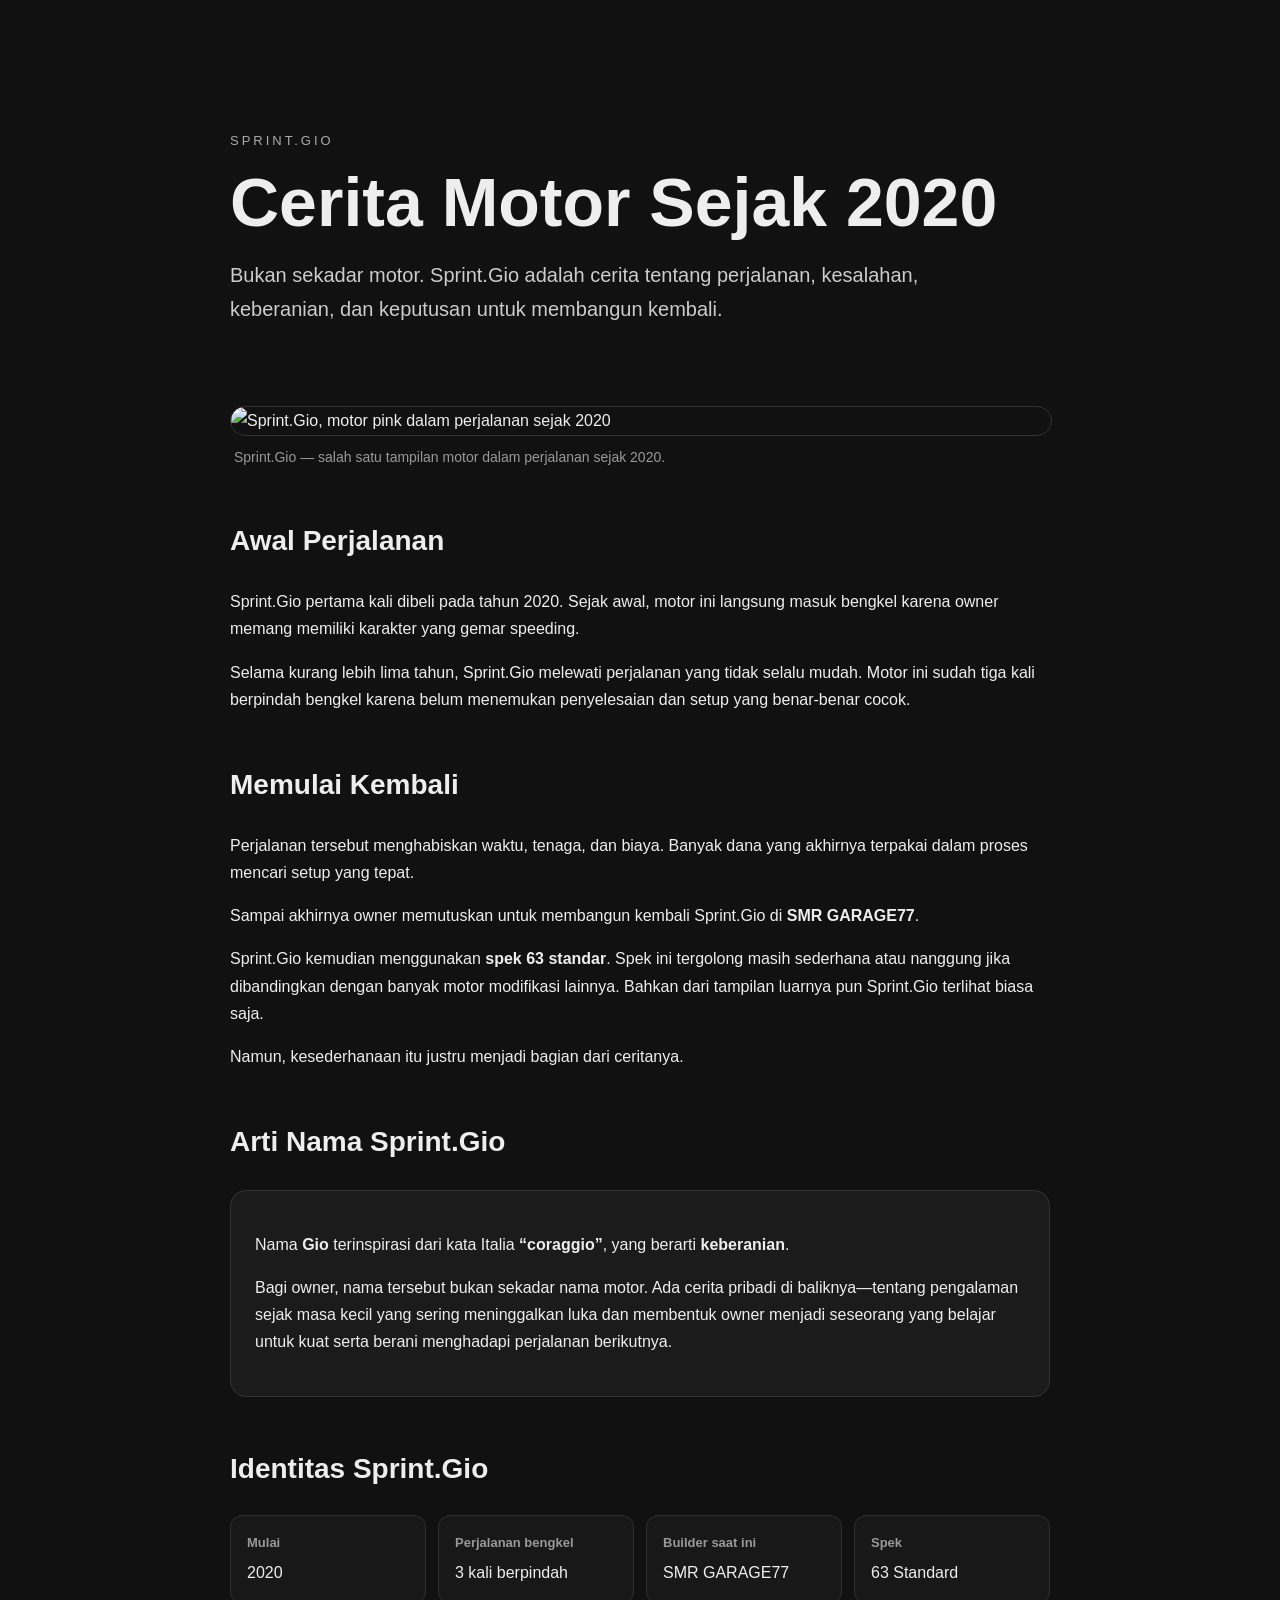
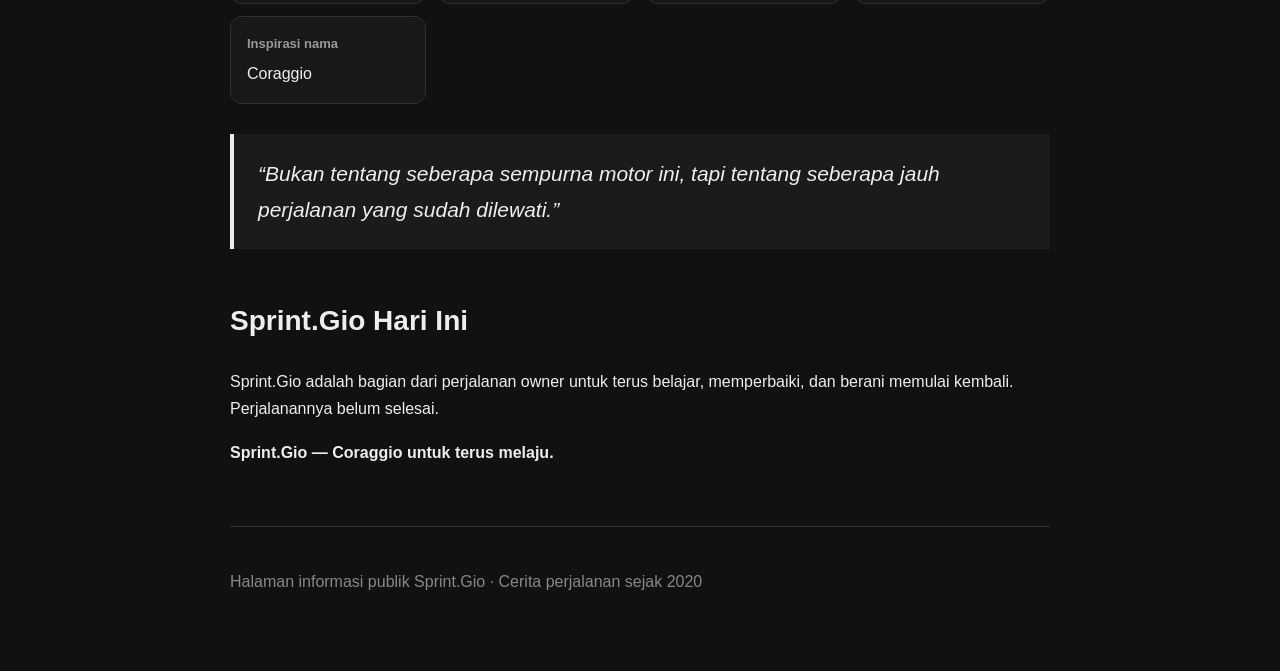
==== index.html @ 219e1ef3 "Rename sprint-gio-cerita-motor-sejak-2020 (2).html to index.html" ====
<!DOCTYPE html>
<html lang="id">
<head>
  <meta charset="UTF-8">
  <meta name="viewport" content="width=device-width, initial-scale=1.0">
  <title>Sprint.Gio — Cerita Motor Sejak 2020</title>
  <meta name="description" content="Cerita Sprint.Gio, sebuah motor yang memulai perjalanan pada 2020, melewati tiga bengkel, kemudian dibangun kembali di SMR GARAGE77 dengan spek 63 standar.">
  <meta name="keywords" content="Sprint.Gio, Sprint Gio, SMR GARAGE77, motor Sprint.Gio, Coraggio">
  <style>
    body{margin:0;font-family:Arial,sans-serif;background:#111;color:#eee;line-height:1.7}
    .wrap{max-width:820px;margin:auto;padding:60px 24px}
    .hero{padding:70px 0 40px}
    .tag{letter-spacing:3px;font-size:13px;color:#aaa;text-transform:uppercase}
    h1{font-size:clamp(38px,7vw,68px);line-height:1.05;margin:15px 0}
    h2{margin-top:48px;font-size:28px}
    .lead{font-size:20px;color:#ccc;max-width:700px}
    .card{background:#1b1b1b;border:1px solid #333;border-radius:16px;padding:24px;margin:24px 0}
    .facts{display:grid;grid-template-columns:repeat(auto-fit,minmax(180px,1fr));gap:12px}
    .fact{background:#181818;border:1px solid #303030;border-radius:12px;padding:16px}
    .fact b{display:block;font-size:13px;color:#999;margin-bottom:5px}
    blockquote{margin:30px 0;padding:22px 24px;border-left:4px solid #eee;background:#1b1b1b;font-size:21px;font-style:italic}
    footer{margin-top:60px;padding-top:25px;border-top:1px solid #333;color:#888}
  
    .photo-section{margin:20px 0 45px}
    .photo-section img{display:block;width:100%;max-height:720px;object-fit:cover;border-radius:18px;border:1px solid #333}
    .photo-caption{margin:10px 4px 0;color:#999;font-size:14px}
  </style>
</head>
<body>
  <main class="wrap">
    <section class="hero">
      <div class="tag">Sprint.Gio</div>
      <h1>Cerita Motor Sejak 2020</h1>
      <p class="lead">Bukan sekadar motor. Sprint.Gio adalah cerita tentang perjalanan, kesalahan, keberanian, dan keputusan untuk membangun kembali.</p>
    </section>

    <section class="photo-section">
      <img src="5b8458ba-972d-4404-abac-80783e5ed5a8.png" alt="Sprint.Gio, motor pink dalam perjalanan sejak 2020">
      <p class="photo-caption">Sprint.Gio — salah satu tampilan motor dalam perjalanan sejak 2020.</p>
    </section>

    <section>
      <h2>Awal Perjalanan</h2>
      <p>Sprint.Gio pertama kali dibeli pada tahun 2020. Sejak awal, motor ini langsung masuk bengkel karena owner memang memiliki karakter yang gemar speeding.</p>
      <p>Selama kurang lebih lima tahun, Sprint.Gio melewati perjalanan yang tidak selalu mudah. Motor ini sudah tiga kali berpindah bengkel karena belum menemukan penyelesaian dan setup yang benar-benar cocok.</p>
    </section>

    <section>
      <h2>Memulai Kembali</h2>
      <p>Perjalanan tersebut menghabiskan waktu, tenaga, dan biaya. Banyak dana yang akhirnya terpakai dalam proses mencari setup yang tepat.</p>
      <p>Sampai akhirnya owner memutuskan untuk membangun kembali Sprint.Gio di <strong>SMR GARAGE77</strong>.</p>
      <p>Sprint.Gio kemudian menggunakan <strong>spek 63 standar</strong>. Spek ini tergolong masih sederhana atau nanggung jika dibandingkan dengan banyak motor modifikasi lainnya. Bahkan dari tampilan luarnya pun Sprint.Gio terlihat biasa saja.</p>
      <p>Namun, kesederhanaan itu justru menjadi bagian dari ceritanya.</p>
    </section>

    <section>
      <h2>Arti Nama Sprint.Gio</h2>
      <div class="card">
        <p>Nama <strong>Gio</strong> terinspirasi dari kata Italia <strong>“coraggio”</strong>, yang berarti <strong>keberanian</strong>.</p>
        <p>Bagi owner, nama tersebut bukan sekadar nama motor. Ada cerita pribadi di baliknya—tentang pengalaman sejak masa kecil yang sering meninggalkan luka dan membentuk owner menjadi seseorang yang belajar untuk kuat serta berani menghadapi perjalanan berikutnya.</p>
      </div>
    </section>

    <section>
      <h2>Identitas Sprint.Gio</h2>
      <div class="facts">
        <div class="fact"><b>Mulai</b>2020</div>
        <div class="fact"><b>Perjalanan bengkel</b>3 kali berpindah</div>
        <div class="fact"><b>Builder saat ini</b>SMR GARAGE77</div>
        <div class="fact"><b>Spek</b>63 Standard</div>
        <div class="fact"><b>Inspirasi nama</b>Coraggio</div>
      </div>
    </section>

    <blockquote>“Bukan tentang seberapa sempurna motor ini, tapi tentang seberapa jauh perjalanan yang sudah dilewati.”</blockquote>

    <section>
      <h2>Sprint.Gio Hari Ini</h2>
      <p>Sprint.Gio adalah bagian dari perjalanan owner untuk terus belajar, memperbaiki, dan berani memulai kembali. Perjalanannya belum selesai.</p>
      <p><strong>Sprint.Gio — Coraggio untuk terus melaju.</strong></p>
    </section>

    <footer>
      <p>Halaman informasi publik Sprint.Gio · Cerita perjalanan sejak 2020</p>
    </footer>
  </main>
</body>
</html>
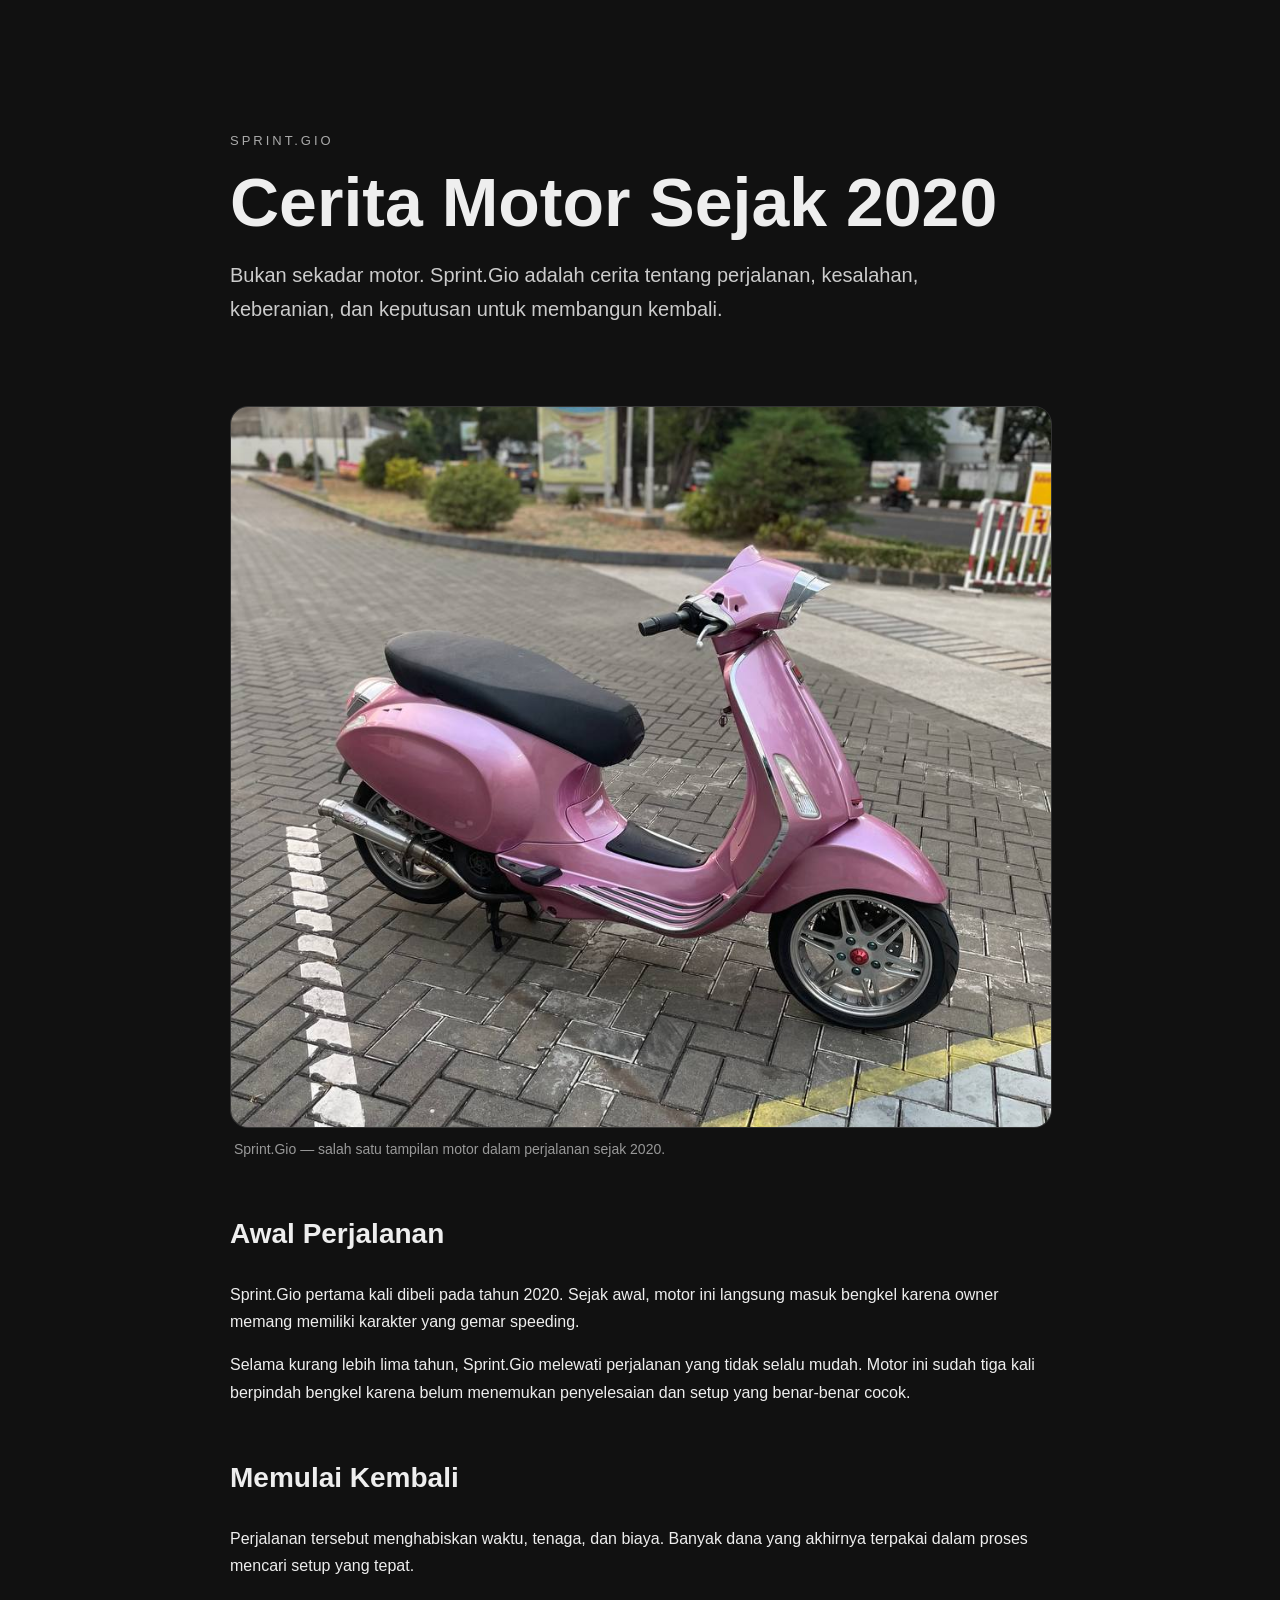
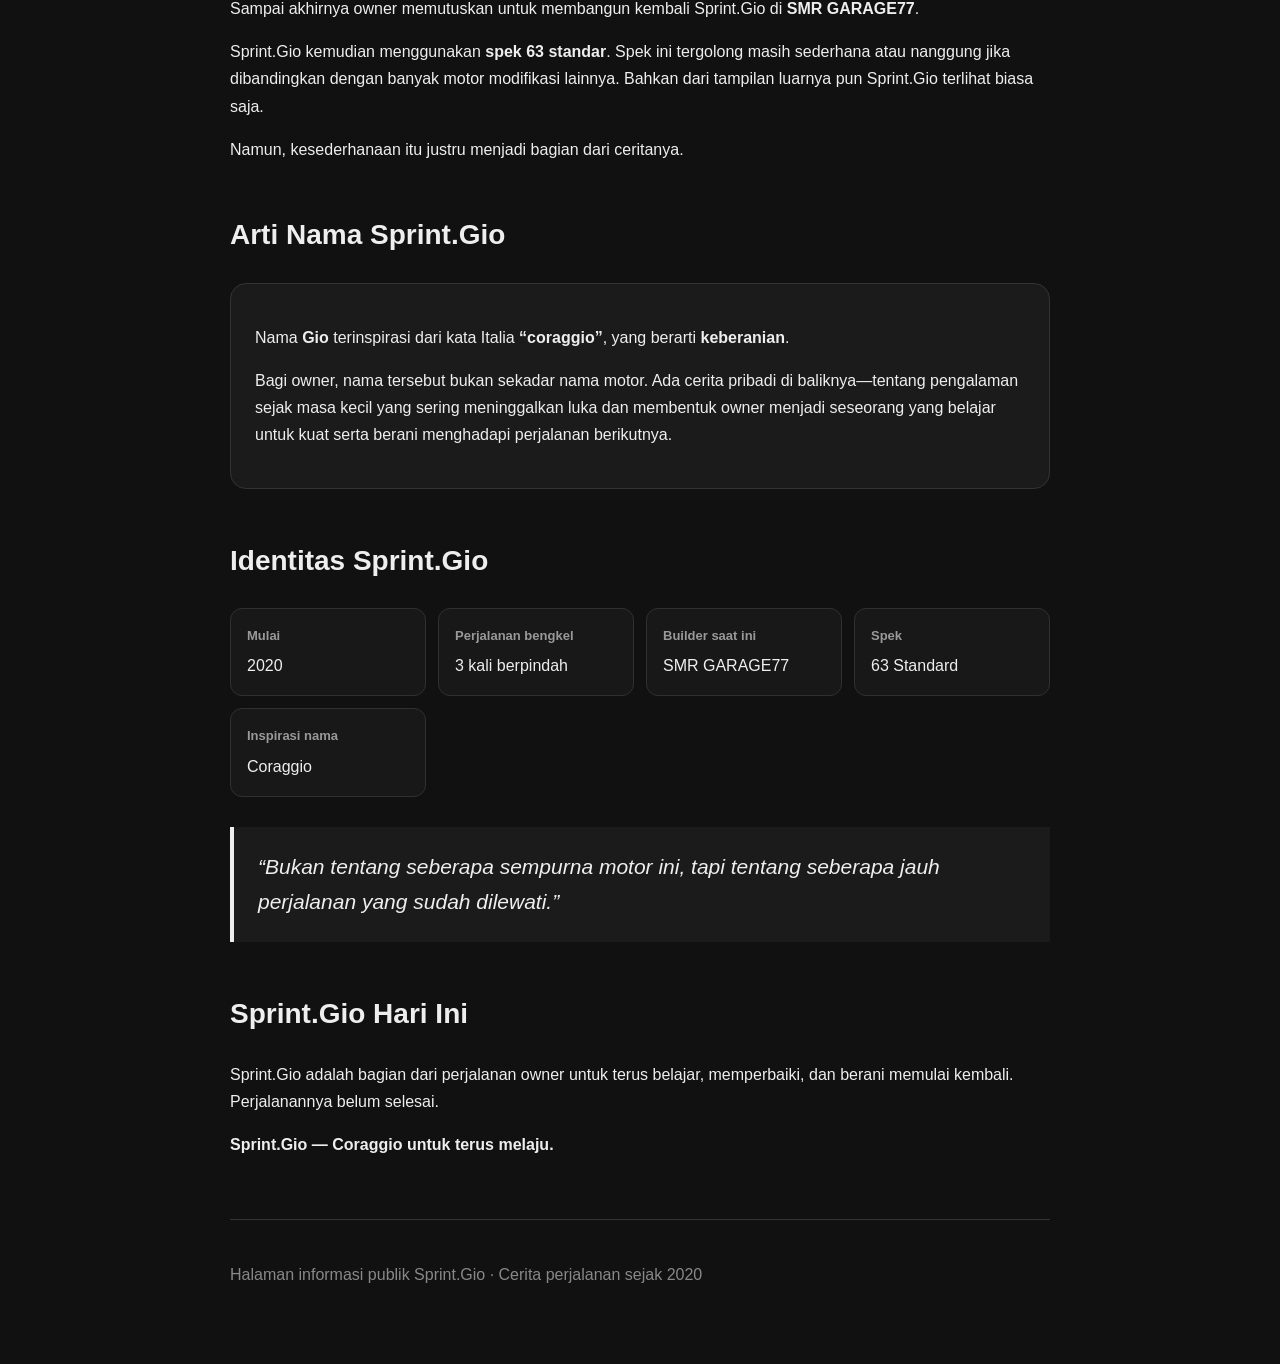
==== commit e99e89aa: "Update index.html" ====
--- a/index.html
+++ b/index.html
@@ -35,7 +35,7 @@
     </section>
 
     <section class="photo-section">
-      <img src="5b8458ba-972d-4404-abac-80783e5ed5a8.png" alt="Sprint.Gio, motor pink dalam perjalanan sejak 2020">
+      <img src="image.png" alt="Sprint.Gio, motor pink dalam perjalanan sejak 2020">
       <p class="photo-caption">Sprint.Gio — salah satu tampilan motor dalam perjalanan sejak 2020.</p>
     </section>
 
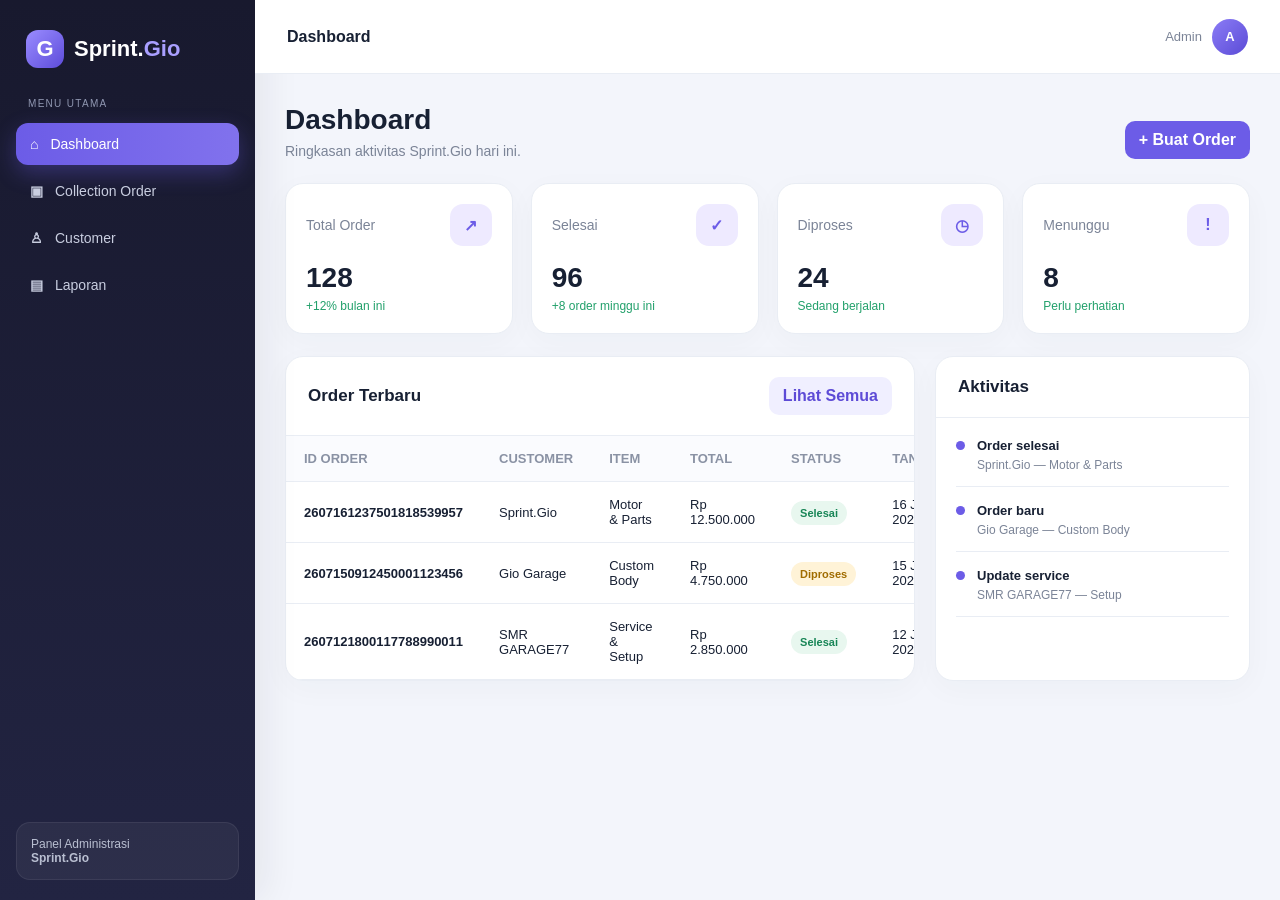
==== commit e9508dfc: "Add files via upload" ====
--- a/index.html
+++ b/index.html
@@ -1,88 +1,5 @@
 <!DOCTYPE html>
-<html lang="id">
-<head>
-  <meta charset="UTF-8">
-  <meta name="viewport" content="width=device-width, initial-scale=1.0">
-  <title>Sprint.Gio — Cerita Motor Sejak 2020</title>
-  <meta name="description" content="Cerita Sprint.Gio, sebuah motor yang memulai perjalanan pada 2020, melewati tiga bengkel, kemudian dibangun kembali di SMR GARAGE77 dengan spek 63 standar.">
-  <meta name="keywords" content="Sprint.Gio, Sprint Gio, SMR GARAGE77, motor Sprint.Gio, Coraggio">
-  <style>
-    body{margin:0;font-family:Arial,sans-serif;background:#111;color:#eee;line-height:1.7}
-    .wrap{max-width:820px;margin:auto;padding:60px 24px}
-    .hero{padding:70px 0 40px}
-    .tag{letter-spacing:3px;font-size:13px;color:#aaa;text-transform:uppercase}
-    h1{font-size:clamp(38px,7vw,68px);line-height:1.05;margin:15px 0}
-    h2{margin-top:48px;font-size:28px}
-    .lead{font-size:20px;color:#ccc;max-width:700px}
-    .card{background:#1b1b1b;border:1px solid #333;border-radius:16px;padding:24px;margin:24px 0}
-    .facts{display:grid;grid-template-columns:repeat(auto-fit,minmax(180px,1fr));gap:12px}
-    .fact{background:#181818;border:1px solid #303030;border-radius:12px;padding:16px}
-    .fact b{display:block;font-size:13px;color:#999;margin-bottom:5px}
-    blockquote{margin:30px 0;padding:22px 24px;border-left:4px solid #eee;background:#1b1b1b;font-size:21px;font-style:italic}
-    footer{margin-top:60px;padding-top:25px;border-top:1px solid #333;color:#888}
-  
-    .photo-section{margin:20px 0 45px}
-    .photo-section img{display:block;width:100%;max-height:720px;object-fit:cover;border-radius:18px;border:1px solid #333}
-    .photo-caption{margin:10px 4px 0;color:#999;font-size:14px}
-  </style>
-</head>
-<body>
-  <main class="wrap">
-    <section class="hero">
-      <div class="tag">Sprint.Gio</div>
-      <h1>Cerita Motor Sejak 2020</h1>
-      <p class="lead">Bukan sekadar motor. Sprint.Gio adalah cerita tentang perjalanan, kesalahan, keberanian, dan keputusan untuk membangun kembali.</p>
-    </section>
-
-    <section class="photo-section">
-      <img src="image.png" alt="Sprint.Gio, motor pink dalam perjalanan sejak 2020">
-      <p class="photo-caption">Sprint.Gio — salah satu tampilan motor dalam perjalanan sejak 2020.</p>
-    </section>
-
-    <section>
-      <h2>Awal Perjalanan</h2>
-      <p>Sprint.Gio pertama kali dibeli pada tahun 2020. Sejak awal, motor ini langsung masuk bengkel karena owner memang memiliki karakter yang gemar speeding.</p>
-      <p>Selama kurang lebih lima tahun, Sprint.Gio melewati perjalanan yang tidak selalu mudah. Motor ini sudah tiga kali berpindah bengkel karena belum menemukan penyelesaian dan setup yang benar-benar cocok.</p>
-    </section>
-
-    <section>
-      <h2>Memulai Kembali</h2>
-      <p>Perjalanan tersebut menghabiskan waktu, tenaga, dan biaya. Banyak dana yang akhirnya terpakai dalam proses mencari setup yang tepat.</p>
-      <p>Sampai akhirnya owner memutuskan untuk membangun kembali Sprint.Gio di <strong>SMR GARAGE77</strong>.</p>
-      <p>Sprint.Gio kemudian menggunakan <strong>spek 63 standar</strong>. Spek ini tergolong masih sederhana atau nanggung jika dibandingkan dengan banyak motor modifikasi lainnya. Bahkan dari tampilan luarnya pun Sprint.Gio terlihat biasa saja.</p>
-      <p>Namun, kesederhanaan itu justru menjadi bagian dari ceritanya.</p>
-    </section>
-
-    <section>
-      <h2>Arti Nama Sprint.Gio</h2>
-      <div class="card">
-        <p>Nama <strong>Gio</strong> terinspirasi dari kata Italia <strong>“coraggio”</strong>, yang berarti <strong>keberanian</strong>.</p>
-        <p>Bagi owner, nama tersebut bukan sekadar nama motor. Ada cerita pribadi di baliknya—tentang pengalaman sejak masa kecil yang sering meninggalkan luka dan membentuk owner menjadi seseorang yang belajar untuk kuat serta berani menghadapi perjalanan berikutnya.</p>
-      </div>
-    </section>
-
-    <section>
-      <h2>Identitas Sprint.Gio</h2>
-      <div class="facts">
-        <div class="fact"><b>Mulai</b>2020</div>
-        <div class="fact"><b>Perjalanan bengkel</b>3 kali berpindah</div>
-        <div class="fact"><b>Builder saat ini</b>SMR GARAGE77</div>
-        <div class="fact"><b>Spek</b>63 Standard</div>
-        <div class="fact"><b>Inspirasi nama</b>Coraggio</div>
-      </div>
-    </section>
-
-    <blockquote>“Bukan tentang seberapa sempurna motor ini, tapi tentang seberapa jauh perjalanan yang sudah dilewati.”</blockquote>
-
-    <section>
-      <h2>Sprint.Gio Hari Ini</h2>
-      <p>Sprint.Gio adalah bagian dari perjalanan owner untuk terus belajar, memperbaiki, dan berani memulai kembali. Perjalanannya belum selesai.</p>
-      <p><strong>Sprint.Gio — Coraggio untuk terus melaju.</strong></p>
-    </section>
-
-    <footer>
-      <p>Halaman informasi publik Sprint.Gio · Cerita perjalanan sejak 2020</p>
-    </footer>
-  </main>
-</body>
-</html>
+<html lang="id"><head>
+<meta charset="UTF-8"><meta name="viewport" content="width=device-width,initial-scale=1">
+<title>Sprint.Gio — Admin</title><link rel="stylesheet" href="style.css">
+</head><body><div id="app"></div><script src="app.js"></script></body></html>
--- a/style.css
+++ b/style.css
@@ -0,0 +1,15 @@
+:root{--bg:#f3f5fb;--card:#fff;--text:#172033;--muted:#7b8497;--line:#e9edf4;--primary:#6c5ce7;--primary2:#8b7cf6;--dark:#17182c;--green:#22a06b;--orange:#e6a21a}
+*{box-sizing:border-box}body{margin:0;font-family:Inter,ui-sans-serif,Arial,sans-serif;background:var(--bg);color:var(--text)}
+.layout{min-height:100vh;display:flex}.side{width:255px;background:linear-gradient(180deg,#18192e,#222442);color:#fff;padding:22px 16px;position:fixed;left:0;top:0;bottom:0;box-shadow:10px 0 35px #1b1d2d12}
+.logo{display:flex;align-items:center;gap:10px;padding:8px 10px 30px;font-size:22px;font-weight:800}.logo i{width:38px;height:38px;border-radius:12px;background:linear-gradient(135deg,#9a8cff,#5d4cda);display:grid;place-items:center;font-style:normal}
+.logo span{color:#a99fff}.section{font-size:10px;color:#8f96b0;letter-spacing:1.3px;padding:0 12px 9px}.nav a{display:flex;align-items:center;gap:12px;text-decoration:none;color:#c9cee0;padding:13px 14px;margin:5px 0;border-radius:12px;font-size:14px}.nav a:hover,.nav a.active{background:linear-gradient(90deg,#6c5ce7,#8172ed);color:#fff;box-shadow:0 8px 22px #6c5ce755}.bottom{position:absolute;bottom:20px;left:16px;right:16px;background:#ffffff0d;border:1px solid #ffffff12;border-radius:14px;padding:14px;color:#b9bfd1;font-size:12px}
+.main{margin-left:255px;width:calc(100% - 255px)}.top{height:74px;background:#fff;border-bottom:1px solid var(--line);display:flex;align-items:center;justify-content:space-between;padding:0 32px;position:sticky;top:0;z-index:3}.crumb{font-weight:700}.profile{display:flex;align-items:center;gap:10px;color:var(--muted);font-size:13px}.avatar{width:36px;height:36px;border-radius:50%;background:linear-gradient(135deg,#8b7cf6,#5b4bd6);display:grid;place-items:center;color:#fff;font-weight:700}
+.content{padding:30px;max-width:1350px;margin:auto}.welcome{display:flex;justify-content:space-between;align-items:end;margin-bottom:24px}.welcome h1{margin:0 0 7px;font-size:28px}.muted{color:var(--muted);font-size:14px}
+.cards{display:grid;grid-template-columns:repeat(4,1fr);gap:18px;margin-bottom:22px}.card{background:var(--card);border:1px solid var(--line);border-radius:18px;padding:20px;box-shadow:0 8px 30px #29304a08}.cardtop{display:flex;justify-content:space-between;align-items:center}.icon{width:42px;height:42px;border-radius:13px;background:#eeeaff;color:var(--primary);display:grid;place-items:center;font-weight:800}.num{font-size:28px;font-weight:800;margin:16px 0 5px}.trend{font-size:12px;color:var(--green)}
+.grid{display:grid;grid-template-columns:2fr 1fr;gap:20px}.panel{background:#fff;border:1px solid var(--line);border-radius:18px;box-shadow:0 8px 30px #29304a08;overflow:hidden}.head{padding:20px 22px;display:flex;align-items:center;justify-content:space-between;border-bottom:1px solid var(--line)}.head h2{font-size:17px;margin:0}.btn{border:0;border-radius:10px;padding:10px 14px;background:var(--primary);color:#fff;text-decoration:none;cursor:pointer;font-weight:600}.btn:hover{background:#5a4bd2}.btn.light{background:#f0efff;color:#5d4bd6}
+table{width:100%;border-collapse:collapse}th,td{padding:15px 18px;text-align:left;border-bottom:1px solid var(--line);font-size:13px}th{color:#8a92a4;font-weight:600;background:#fafbfe}tr.click{cursor:pointer}tr.click:hover{background:#faf9ff}.status{padding:6px 9px;border-radius:99px;font-size:11px;font-weight:700}.done{background:#e8f7ef;color:#178556}.process{background:#fff3d7;color:#a06c00}
+.activity{padding:4px 20px 18px}.act{display:flex;gap:12px;padding:14px 0;border-bottom:1px solid var(--line)}.dot{width:9px;height:9px;border-radius:50%;background:var(--primary);margin-top:5px}.act b{font-size:13px}.act p{margin:4px 0 0;color:var(--muted);font-size:12px}
+.breadcrumb{color:var(--muted);font-size:13px;margin-bottom:16px}.detail{display:grid;grid-template-columns:2fr 1fr;gap:20px}.info{padding:22px}.row{display:flex;justify-content:space-between;padding:15px 0;border-bottom:1px solid var(--line);gap:20px}.row span{color:var(--muted)}.row b{text-align:right}
+.empty{padding:50px;text-align:center;color:var(--muted)}
+@media(max-width:950px){.cards{grid-template-columns:repeat(2,1fr)}.grid,.detail{grid-template-columns:1fr}}
+@media(max-width:650px){.side{position:static;width:100%;height:auto}.layout{display:block}.main{margin:0;width:100%}.bottom{display:none}.cards{grid-template-columns:1fr}.top{padding:0 16px}.content{padding:18px}.grid{display:block}.panel{margin-bottom:18px}table{min-width:760px}.panel{overflow:auto}.head{min-width:760px}}
